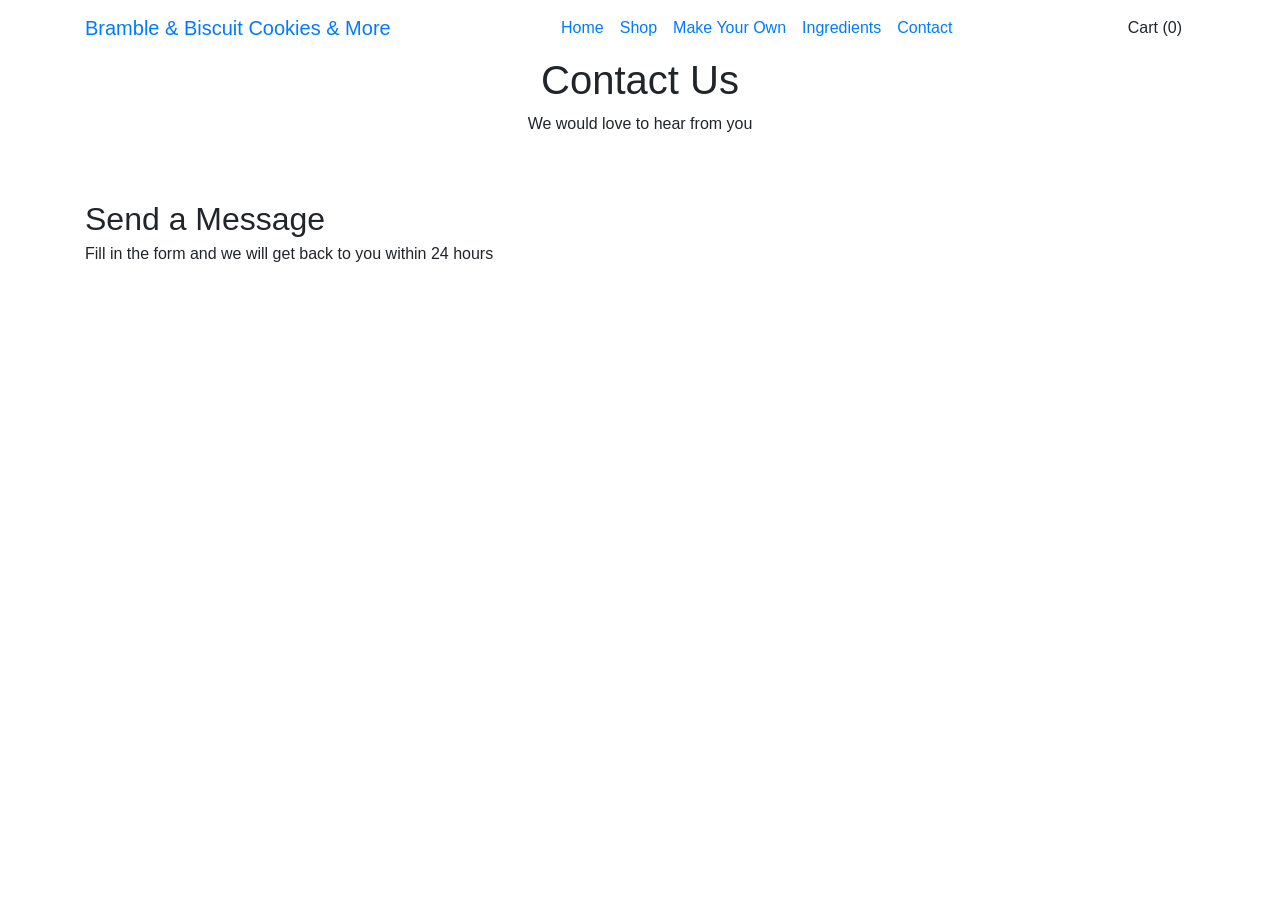
==== contact.html @ 80faa71f "contact started contact page. will follow a tutorial on how to do the form because im not too sure" ====
<!DOCTYPE html>
<html lang="en">
<head>
    <meta charset="UTF-8">
    <meta name="viewport" content="width=device-width, initial-scale=1.0">
    <title>Contact - Bramble & Biscuit</title>
    <link rel="stylesheet" href="https://cdn.jsdelivr.net/npm/bootstrap@4.4.1/dist/css/bootstrap.min.css">
    <link href="https://fonts.googleapis.com/css2?family=Modak&family=Nunito:wght@400;600;700;800&display=swap" rel="stylesheet">
    <link rel="stylesheet" href="style.css">
</head>
<body>
    
    <!--nav-->
    <nav class="navbar navbar-expand-lg sticky-top">
        <div class="container">
            <a class="navbar-brand" href="index.html">
                Bramble &amp; Biscuit
                <span>Cookies &amp; More</span>
            </a>
            <button class="navbar-toggler" type="button" data-toggle="collapse" data-target="#navbarNav">
                <span class="navbar-toggler-icon"></span>
            </button>
            <div class="collapse navbar-collapse" id="navbarNav">
                <ul class="navbar-nav mx-auto">
                    <li class="nav-item"><a class="nav-link" href="index.html">Home</a></li>
                    <li class="nav-item"><a class="nav-link" href="shop.html">Shop</a></li>
                    <li class="nav-item"><a class="nav-link" href="make-your-own.html">Make Your Own</a></li>
                    <li class="nav-item"><a class="nav-link" href="ingredients.html">Ingredients</a></li>
                    <li class="nav-item"><a class="nav-link active" href="contact.html">Contact</a></li>
                </ul>
                <a href="#" class="btn btn-teal ml-2">Cart (0)</a>
            </div>
        </div>
    </nav>
    
    <!--page header-->
    <section class="page-header">
        <div class="container text-center">
            <h1>Contact Us</h1>
            <p>We would love to hear from you</p>
        </div>
    </section>
    
    <!--contact-->
    <section class="py-5">
        <div class="container">
            <div class="row">
                
                <!--contact form-->
                <div class="col-md-6 mb-5 mb-md-0">
                    <h2 class="section-title mb-1">Send a Message</h2>
                    <p class="section-sub mb-4">Fill in the form and we will get back to you within 24 hours</p>
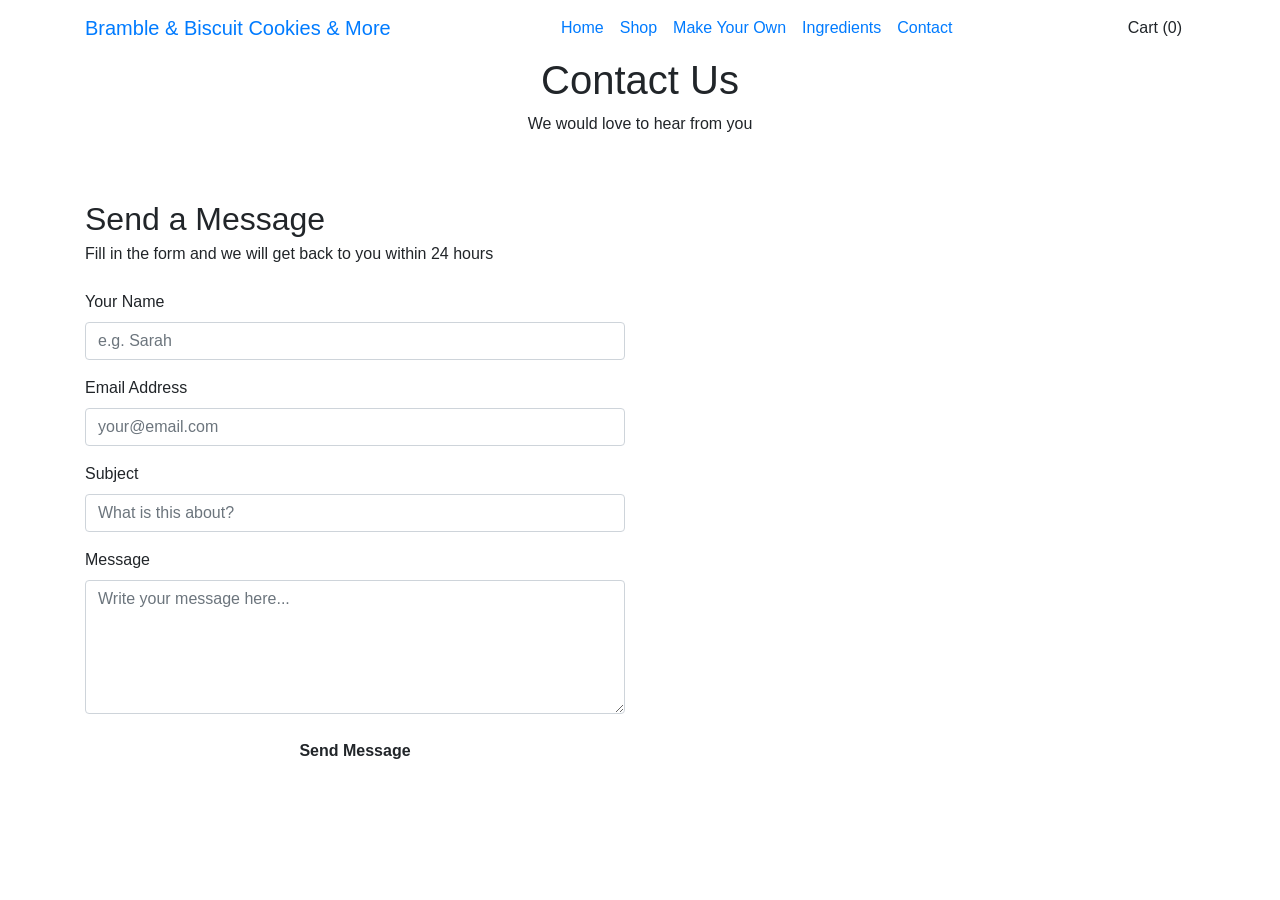
==== commit fd89149f: "form went on bootstrap website and found the rcode fom there" ====
--- a/contact.html
+++ b/contact.html
@@ -50,4 +50,24 @@
                 <div class="col-md-6 mb-5 mb-md-0">
                     <h2 class="section-title mb-1">Send a Message</h2>
                     <p class="section-sub mb-4">Fill in the form and we will get back to you within 24 hours</p>
-                    +                    
+                    <form>
+                        <div class="form-group">
+                            <label for="name">Your Name</label>
+                            <input type="text" class="form-control" id="name" placeholder="e.g. Sarah">
+                        </div>
+                        <div class="form-group">
+                            <label for="email">Email Address</label>
+                            <input type="email" class="form-control" id="email" placeholder="your@email.com">
+                        </div>
+                        <div class="form-group">
+                            <label for="subject">Subject</label>
+                            <input type="text" class="form-control" id="subject" placeholder="What is this about?">
+                        </div>
+                        <div class="form-group">
+                            <label for="message">Message</label>
+                            <textarea class="form-control" id="message" rows="5" placeholder="Write your message here..."></textarea>
+                        </div>
+                        <button type="submit" class="btn btn-teal btn-block rounded-pill font-weight-bold py-2">Send Message</button>
+                    </form>
+                </div>
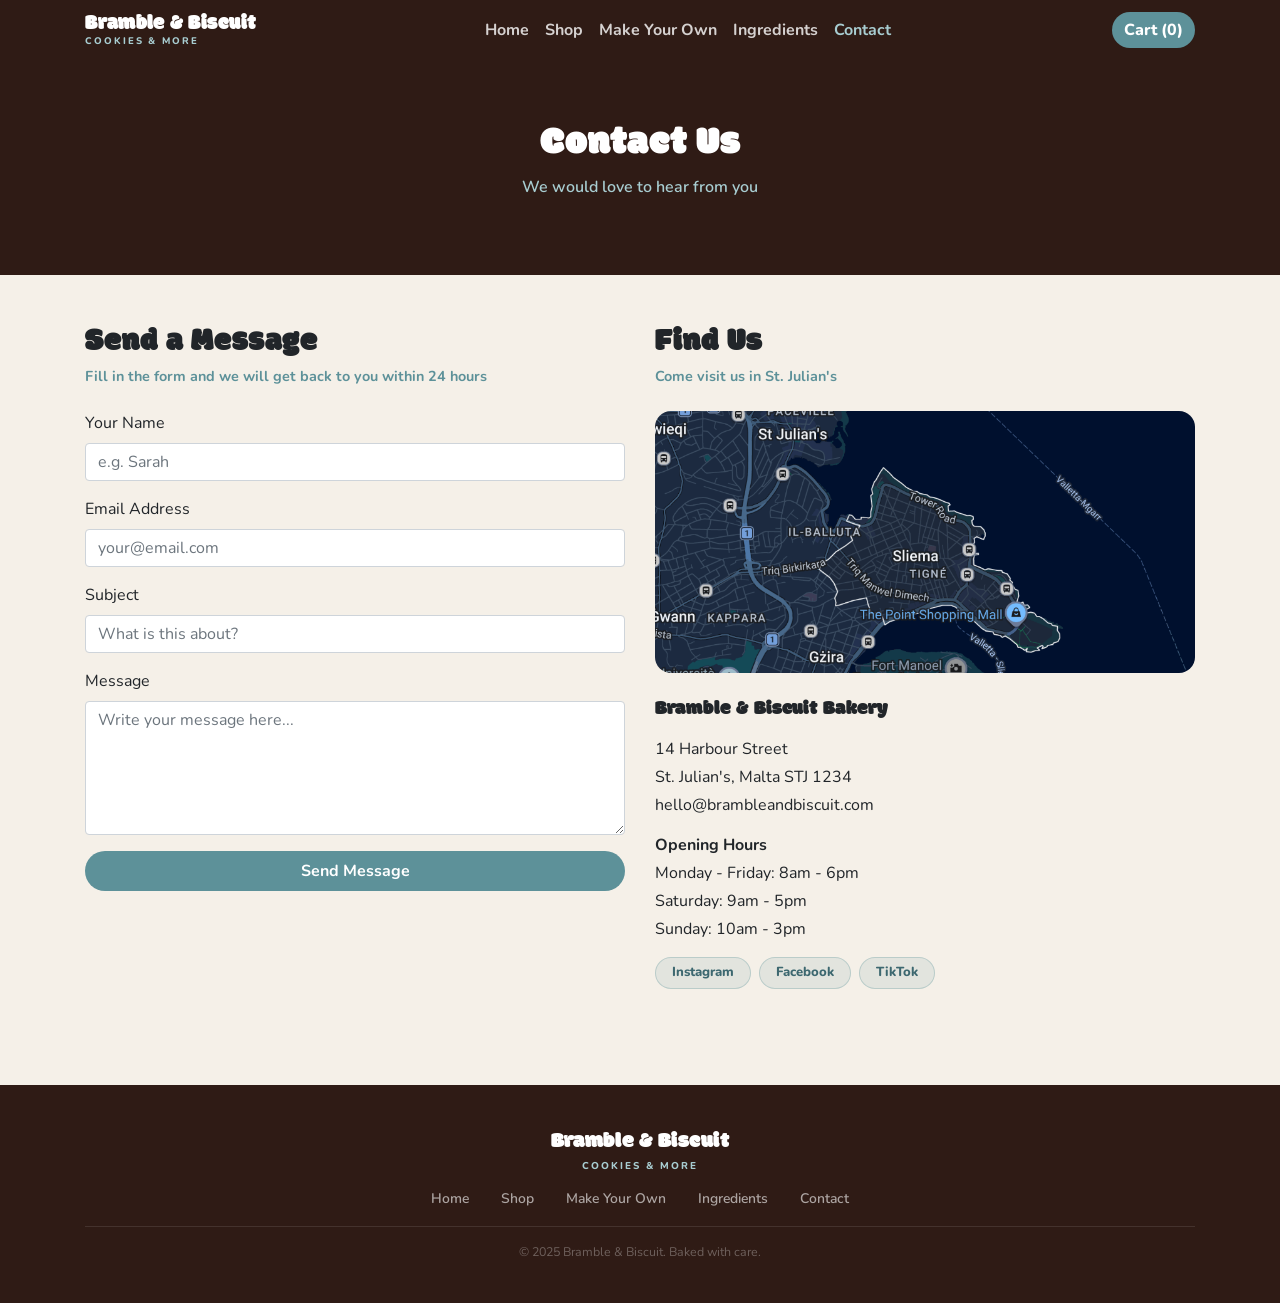
==== commit a167e63c: "cart and css added semi working cart, popup made using simple js again. and made the css for the ent" ====
--- a/contact.html
+++ b/contact.html
@@ -28,7 +28,7 @@
                     <li class="nav-item"><a class="nav-link" href="ingredients.html">Ingredients</a></li>
                     <li class="nav-item"><a class="nav-link active" href="contact.html">Contact</a></li>
                 </ul>
-                <a href="#" class="btn btn-teal ml-2">Cart (0)</a>
+                <a href="cart.html" class="btn btn-teal ml-2">Cart (0)</a>
             </div>
         </div>
     </nav>
@@ -70,4 +70,59 @@
                         </div>
                         <button type="submit" class="btn btn-teal btn-block rounded-pill font-weight-bold py-2">Send Message</button>
                     </form>
-                </div>+                </div>
+                
+                <!--find us-->
+                <div class="col-md-6">
+                    <h2 class="section-title mb-1">Find Us</h2>
+                    <p class="section-sub mb-4">Come visit us in St. Julian's</p>
+                    
+                    <!-- google maps-->
+                    <div class="map-placeholder mb-4">
+                        <img src="images/Screenshot 2026-05-15 142648.png" alt="Map to Bramble and Biscuit" class="img-fluid">
+                    </div>
+                    
+                    <h5 class="card-cookie-name mb-3">Bramble &amp; Biscuit Bakery</h5>
+                    <p class="mb-1">14 Harbour Street</p>
+                    <p class="mb-1">St. Julian's, Malta STJ 1234</p>
+                    <p class="mb-3">hello@brambleandbiscuit.com</p>
+                    
+                    <p class="mb-1"><strong>Opening Hours</strong></p>
+                    <p class="mb-1">Monday - Friday: 8am - 6pm</p>
+                    <p class="mb-1">Saturday: 9am - 5pm</p>
+                    <p class="mb-3">Sunday: 10am - 3pm</p>
+                    
+                    <div class="d-flex flex-wrap">
+                        <a href="#" class="social-pill mr-2 mb-2">Instagram</a>
+                        <a href="#" class="social-pill mr-2 mb-2">Facebook</a>
+                        <a href="#" class="social-pill mb-2">TikTok</a>
+                    </div>
+                </div>
+                
+            </div>
+        </div>
+    </section>
+    
+    <!--footer-->
+    <footer>
+        <div class="container text-center">
+            <div class="footer-brand">Bramble &amp; Biscuit</div>
+            <div class="footer-sub mb-3">Cookies &amp; More</div>
+            <div class="d-flex justify-content-center flex-wrap mb-3">
+                <a href="index.html" class="footer-link mx-3">Home</a>
+                <a href="shop.html" class="footer-link mx-3">Shop</a>
+                <a href="make-your-own.html" class="footer-link mx-3">Make Your Own</a>
+                <a href="ingredients.html" class="footer-link mx-3">Ingredients</a>
+                <a href="contact.html" class="footer-link mx-3">Contact</a>
+            </div>
+            <hr class="footer-hr">
+            <p class="footer-copy">&copy; 2025 Bramble &amp; Biscuit. Baked with care.</p>
+        </div>
+    </footer>
+    
+    <script src="https://code.jquery.com/jquery-3.4.1.slim.min.js"></script>
+    <script src="https://cdn.jsdelivr.net/npm/popper.js@1.16.0/dist/umd/popper.min.js"></script>
+    <script src="https://cdn.jsdelivr.net/npm/bootstrap@4.4.1/dist/js/bootstrap.min.js"></script>
+    
+</body>
+</html>
--- a/style.css
+++ b/style.css
@@ -0,0 +1,387 @@
+@import url('https://fonts.googleapis.com/css2?family=Modak&family=Nunito:wght@400;600;700;800&display=swap');
+ 
+body {
+    font-family: 'Nunito', sans-serif;
+    background-color: #f5f0e8;
+}
+ 
+/* navbar */
+.navbar {
+    background-color: #2f1b15;
+}
+ 
+.navbar-brand {
+    font-family: 'Modak', cursive;
+    color: white !important;
+    font-size: 1.3rem;
+    line-height: 1.1;
+}
+ 
+.navbar-brand span {
+    display: block;
+    font-family: 'Nunito', sans-serif;
+    font-size: 0.6rem;
+    letter-spacing: 0.2em;
+    text-transform: uppercase;
+    color: #a8cdd1;
+    font-weight: 800;
+}
+ 
+.navbar-nav .nav-link {
+    color: rgba(255,255,255,0.8) !important;
+    font-weight: 700;
+}
+ 
+.navbar-nav .nav-link:hover, .navbar-nav .nav-link.active {
+    color: #a8cdd1 !important;
+}
+ 
+.btn-teal {
+    background-color: #5d9199;
+    color: white;
+    border-radius: 999px;
+    font-weight: 800;
+    border: none;
+}
+ 
+.btn-teal:hover {
+    background-color: #3d6870;
+    color: white;
+}
+ 
+/* hero */
+.hero {
+    background-color: #2f1b15;
+    padding: 80px 0;
+    color: white;
+}
+ 
+.hero h1 {
+    font-family: 'Modak', cursive;
+    font-size: 3rem;
+    color: white;
+}
+ 
+.hero h1 span {
+    color: #a8cdd1;
+}
+ 
+.hero p {
+    color: rgba(255,255,255,0.8);
+}
+ 
+.hero-badge {
+    display: inline-block;
+    border: 1px solid #a8cdd1;
+    color: #a8cdd1;
+    padding: 5px 15px;
+    border-radius: 999px;
+    font-size: 0.75rem;
+    font-weight: 800;
+    text-transform: uppercase;
+    letter-spacing: 0.1em;
+    margin-bottom: 15px;
+}
+ 
+/* scrolling strip */
+.strip {
+    background-color: #5d9199;
+    overflow: hidden;
+    white-space: nowrap;
+    padding: 10px 0;
+}
+ 
+.strip-inner {
+    display: inline-block;
+    animation: scroll 25s linear infinite;
+}
+ 
+.strip-inner span {
+    color: white;
+    font-weight: 800;
+    font-size: 0.8rem;
+    text-transform: uppercase;
+    letter-spacing: 0.1em;
+    padding: 0 12px;
+}
+ 
+@keyframes scroll {
+    from { transform: translateX(0); }
+    to { transform: translateX(-50%); }
+}
+ 
+/* cards */
+.card {
+    border-radius: 18px;
+    border: 1px solid rgba(0,0,0,0.08);
+}
+ 
+.card-img-top {
+    border-radius: 18px 18px 0 0;
+    height: 200px;
+    object-fit: cover;
+}
+ 
+.card-cookie-name {
+    font-family: 'Modak', cursive;
+}
+ 
+.card-cookie-desc {
+    font-size: 0.85rem;
+    color: #7a6a5a;
+}
+ 
+.price {
+    font-family: 'Modak', cursive;
+    font-size: 1.3rem;
+    color: #3d6870;
+}
+ 
+.kcal {
+    background-color: #dcecc0;
+    color: #7da855;
+    font-size: 0.72rem;
+    font-weight: 700;
+    padding: 3px 10px;
+    border-radius: 999px;
+}
+ 
+.product-badge {
+    background-color: #2f1b15;
+    color: white;
+    font-size: 0.65rem;
+    font-weight: 800;
+    text-transform: uppercase;
+    letter-spacing: 0.1em;
+    padding: 4px 10px;
+    border-radius: 999px;
+    top: 10px;
+    left: 10px;
+}
+ 
+/* page header */
+.page-header {
+    background-color: #2f1b15;
+    padding: 60px 0;
+    color: white;
+}
+ 
+.page-header h1 {
+    font-family: 'Modak', cursive;
+    color: white;
+}
+ 
+.page-header p {
+    color: #a8cdd1;
+    font-weight: 600;
+}
+ 
+/* section headings */
+.section-title {
+    font-family: 'Modak', cursive;
+}
+ 
+.section-sub {
+    color: #5d9199;
+    font-weight: 700;
+    font-size: 0.9rem;
+}
+ 
+/* make your own page */
+.ing-category-label {
+    font-size: 0.72rem;
+    font-weight: 800;
+    text-transform: uppercase;
+    letter-spacing: 0.12em;
+    color: #3d6870;
+    border-bottom: 1px solid rgba(0,0,0,0.1);
+    padding-bottom: 6px;
+    margin-bottom: 10px;
+}
+ 
+.ing-pill {
+    display: inline-flex;
+    align-items: center;
+    gap: 8px;
+    background: white;
+    border: 1.5px solid rgba(0,0,0,0.12);
+    border-radius: 999px;
+    padding: 6px 14px;
+    font-family: 'Nunito', sans-serif;
+    font-weight: 700;
+    font-size: 0.85rem;
+    cursor: pointer;
+    transition: border-color 0.15s;
+}
+ 
+.ing-pill:hover {
+    border-color: #5d9199;
+}
+ 
+.ing-pill:has(input:checked) {
+    border-color: #5d9199;
+    background-color: rgba(93,145,153,0.1);
+}
+ 
+.ing-dot {
+    width: 13px;
+    height: 13px;
+    border-radius: 50%;
+    display: inline-block;
+}
+ 
+.ing-kcal {
+    font-size: 0.7rem;
+    color: #9a8a7a;
+}
+ 
+.byo-total-box {
+    background: white;
+    border: 2px solid rgba(0,0,0,0.1);
+    border-radius: 20px;
+    padding: 20px;
+}
+ 
+.byo-total-label {
+    font-size: 0.75rem;
+    font-weight: 800;
+    text-transform: uppercase;
+    letter-spacing: 0.15em;
+    color: #9a8a7a;
+}
+ 
+.byo-total-price {
+    font-family: 'Modak', cursive;
+    font-size: 2rem;
+    color: #3d6870;
+}
+ 
+/* allergen tags */
+.allergen-tag {
+    font-size: 0.65rem;
+    font-weight: 800;
+    text-transform: uppercase;
+    letter-spacing: 0.1em;
+    padding: 3px 10px;
+    border-radius: 999px;
+    display: inline-block;
+    margin-top: 8px;
+}
+ 
+.at-gluten { background: #f5e6cc; color: #7a5010; }
+.at-dairy  { background: #d8eef8; color: #2a6090; }
+.at-nuts   { background: #e8d0b0; color: #6a3010; }
+.at-none   { background: #d8ecb8; color: #3a6818; }
+ 
+/* contact */
+.map-placeholder {
+    border-radius: 16px;
+    overflow: hidden;
+    background: #a8cdd1;
+    min-height: 180px;
+}
+ 
+.map-placeholder img {
+    width: 100%;
+    display: block;
+}
+ 
+.social-pill {
+    background: rgba(93,145,153,0.12);
+    color: #3d6870;
+    border: 1px solid rgba(93,145,153,0.3);
+    border-radius: 999px;
+    padding: 5px 16px;
+    font-weight: 800;
+    font-size: 0.82rem;
+    text-decoration: none;
+}
+ 
+.social-pill:hover {
+    background: #5d9199;
+    color: white;
+    text-decoration: none;
+}
+ 
+/* cart */
+.cart-item-img {
+    width: 60px;
+    height: 60px;
+    border-radius: 10px;
+    overflow: hidden;
+}
+ 
+.cart-item-img img {
+    width: 100%;
+    height: 100%;
+    object-fit: cover;
+}
+ 
+.cart-item-price {
+    font-family: 'Modak', cursive;
+    font-size: 1.1rem;
+    color: #3d6870;
+}
+ 
+.cart-popup {
+    background: #f5f0e8;
+    border-radius: 20px;
+    padding: 40px;
+    max-width: 320px;
+    width: 90%;
+}
+ 
+/* footer */
+footer {
+    background-color: #2f1b15;
+    padding: 40px 0 25px;
+    margin-top: 40px;
+}
+ 
+.footer-brand {
+    font-family: 'Modak', cursive;
+    color: white;
+    font-size: 1.4rem;
+}
+ 
+.footer-sub {
+    font-size: 0.62rem;
+    font-weight: 800;
+    letter-spacing: 0.2em;
+    text-transform: uppercase;
+    color: #a8cdd1;
+}
+ 
+.footer-desc {
+    color: rgba(255,255,255,0.55);
+    font-size: 0.85rem;
+}
+ 
+.footer-col-title {
+    color: #a8cdd1;
+    font-size: 0.7rem;
+    font-weight: 800;
+    text-transform: uppercase;
+    letter-spacing: 0.14em;
+    margin-bottom: 10px;
+}
+ 
+.footer-links a, .footer-link {
+    color: rgba(255,255,255,0.6);
+    font-size: 0.87rem;
+    font-weight: 600;
+    text-decoration: none;
+}
+ 
+.footer-links a:hover, .footer-link:hover {
+    color: #a8cdd1;
+}
+ 
+.footer-hr {
+    border-color: rgba(255,255,255,0.1);
+}
+ 
+.footer-copy {
+    color: rgba(255,255,255,0.3);
+    font-size: 0.78rem;
+}
